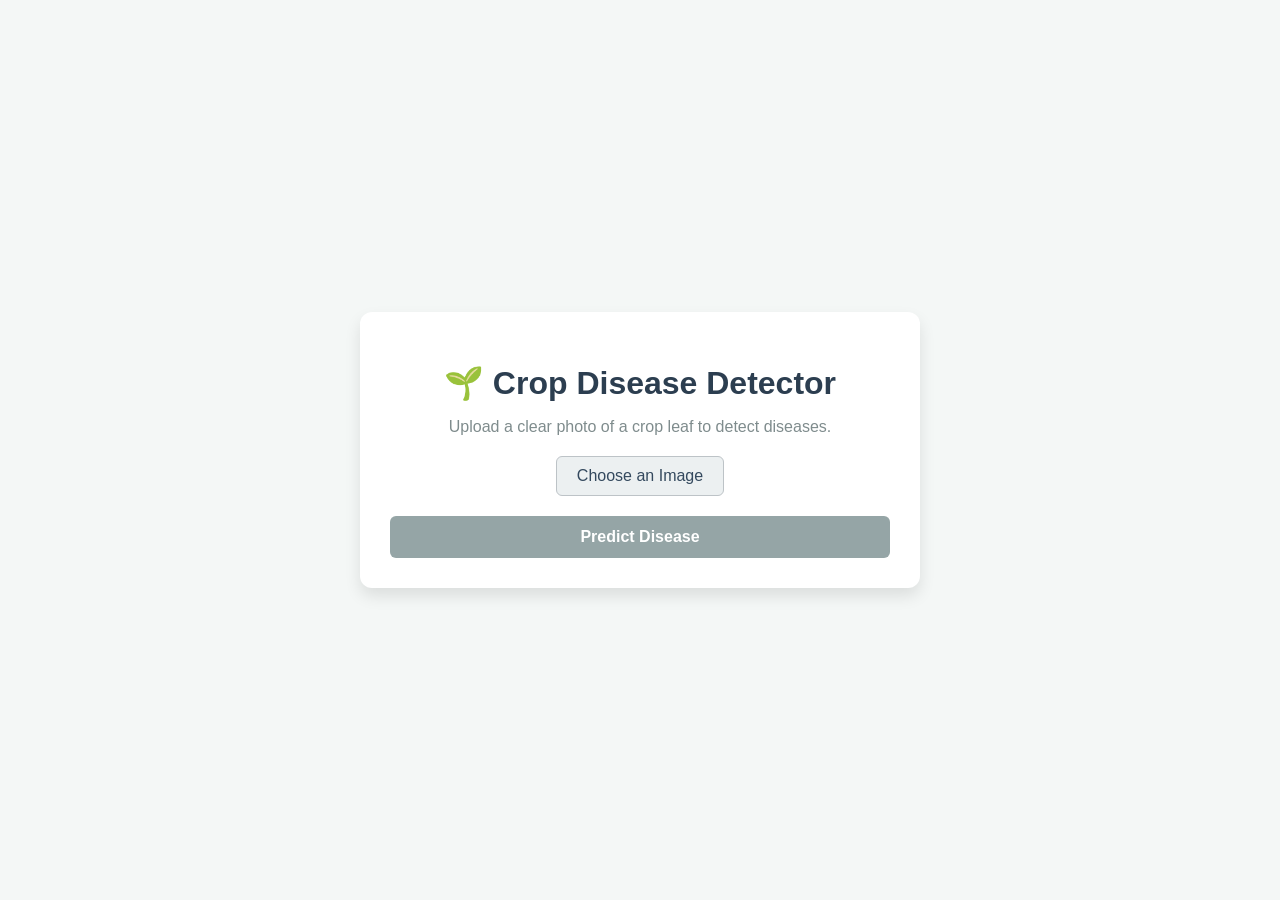
==== frontend/index.html @ 3c177489 "project commit" ====
<!DOCTYPE html>
<html lang="en">
<head>
    <meta charset="UTF-8">
    <meta name="viewport" content="width=device-width, initial-scale=1.0">
    <title>Crop Disease Detection</title>
    <!-- Link to the CSS file -->
    <link rel="stylesheet" href="style.css">
</head>
<body>
    <div class="container">
        <h1>🌱 Crop Disease Detector</h1>
        <p>Upload a clear photo of a crop leaf to detect diseases.</p>
        
        <!-- Image upload structure -->
        <div class="upload-section">
            <input type="file" id="imageInput" accept="image/*" />
            <label for="imageInput" class="upload-btn">Choose an Image</label>
        </div>

        <!-- Render preview dynamically here -->
        <div class="preview-section">
            <img id="imagePreview" alt="Image Preview" />
        </div>

        <button id="predictBtn" disabled>Predict Disease</button>

        <!-- Dynamic loader block -->
        <div id="loading" class="hidden">
            <div class="spinner"></div>
            <p>Analyzing image...</p>
        </div>

        <!-- Dynamic results block -->
        <div id="result" class="hidden">
            <h2>Result:</h2>
            <p><strong>Disease:</strong> <span id="diseaseName"></span></p>
            <p><strong>Confidence:</strong> <span id="confidenceLevel"></span></p>
        </div>

        <!-- Used for alerting network failures / logic flaws -->
        <div id="error" class="hidden"></div>
    </div>

    <!-- Link to the core application behavior logic -->
    <script src="script.js"></script>
</body>
</html>
---- frontend/style.css ----
/* Base styles */
body {
    font-family: 'Segoe UI', Tahoma, Geneva, Verdana, sans-serif;
    background-color: #f4f7f6;
    margin: 0;
    padding: 0;
    display: flex;
    justify-content: center;
    align-items: center;
    min-height: 100vh;
}

/* Main container */
.container {
    background-color: white;
    border-radius: 12px;
    box-shadow: 0 8px 16px rgba(0, 0, 0, 0.1);
    padding: 30px;
    width: 90%;
    max-width: 500px;
    text-align: center;
}

h1 {
    color: #2c3e50;
    margin-bottom: 10px;
}

p {
    color: #7f8c8d;
    margin-bottom: 20px;
}

/* Upload section */
.upload-section {
    margin-bottom: 20px;
}

input[type="file"] {
    display: none;
}

.upload-btn {
    display: inline-block;
    background-color: #ecf0f1;
    color: #34495e;
    padding: 10px 20px;
    border-radius: 6px;
    cursor: pointer;
    border: 1px solid #bdc3c7;
    transition: background-color 0.3s;
}

.upload-btn:hover {
    background-color: #bdc3c7;
}

/* Image preview */
.preview-section {
    margin-bottom: 20px;
}

#imagePreview {
    max-width: 100%;
    max-height: 300px;
    border-radius: 8px;
    display: none;
    margin: 0 auto;
    box-shadow: 0 4px 8px rgba(0,0,0,0.1);
}

/* Predict button */
#predictBtn {
    background-color: #2ecc71;
    color: white;
    border: none;
    padding: 12px 25px;
    font-size: 16px;
    border-radius: 6px;
    cursor: pointer;
    transition: background-color 0.3s;
    width: 100%;
    font-weight: bold;
}

#predictBtn:hover:not(:disabled) {
    background-color: #27ae60;
}

#predictBtn:disabled {
    background-color: #95a5a6;
    cursor: not-allowed;
}

/* Loading state */
#loading {
    margin-top: 20px;
    color: #3498db;
}

.spinner {
    border: 4px solid rgba(0, 0, 0, 0.1);
    width: 36px;
    height: 36px;
    border-radius: 50%;
    border-left-color: #3498db;
    animation: spin 1s linear infinite;
    margin: 0 auto 10px auto;
}

@keyframes spin {
    0% { transform: rotate(0deg); }
    100% { transform: rotate(360deg); }
}

/* Results section */
#result {
    margin-top: 25px;
    background-color: #ecfdf5;
    padding: 15px;
    border-radius: 8px;
    border: 1px solid #a7f3d0;
    text-align: left;
}

#result h2 {
    color: #065f46;
    margin-top: 0;
    font-size: 18px;
}

#result p {
    color: #047857;
    margin: 5px 0;
    font-size: 16px;
}

/* Error section */
#error {
    margin-top: 20px;
    color: #e74c3c;
    background-color: #fdedec;
    padding: 10px;
    border-radius: 6px;
    border: 1px solid #fadbd8;
}

.hidden {
    display: none !important;
}
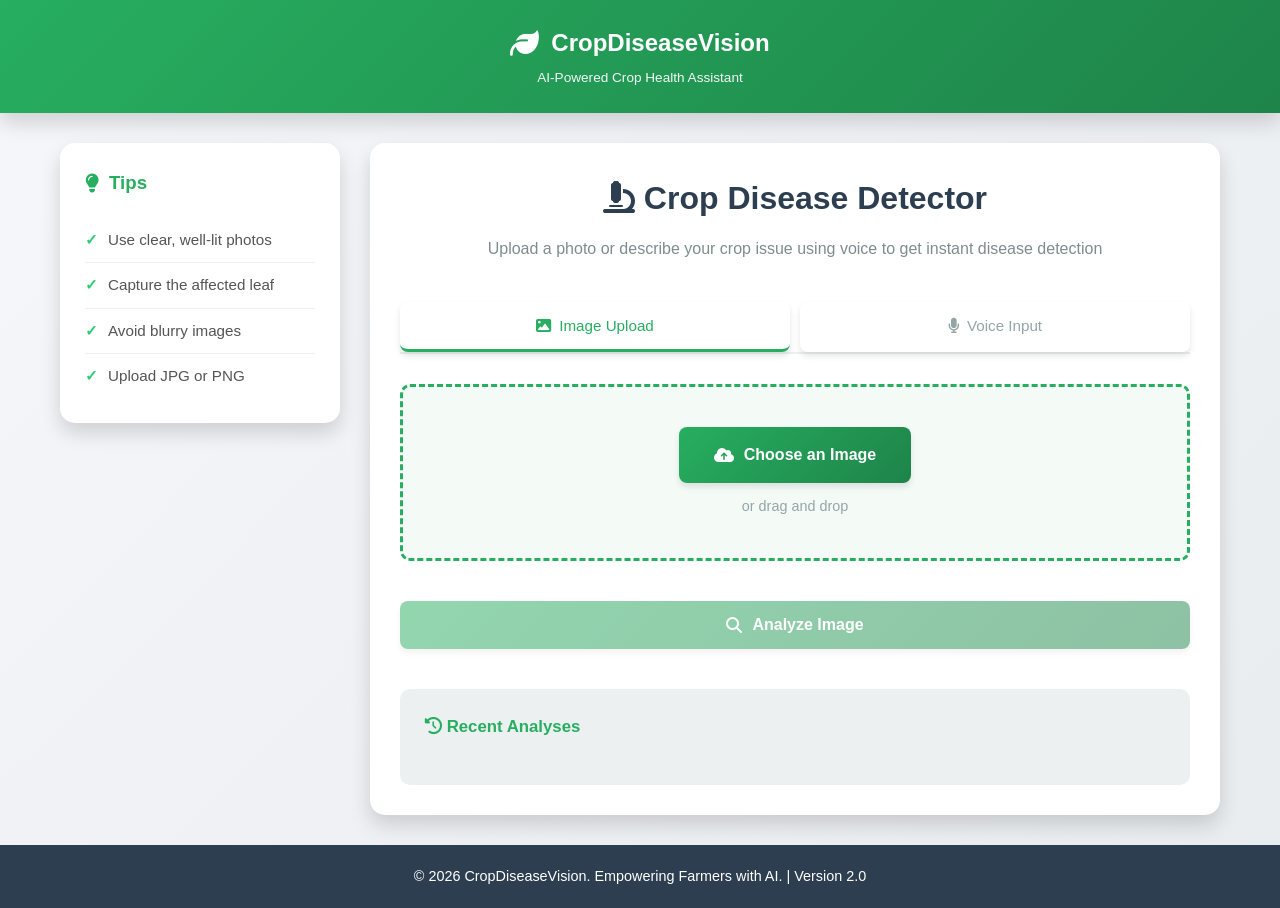
==== commit 1265a3e4: "model trained" ====
--- a/frontend/index.html
+++ b/frontend/index.html
@@ -3,46 +3,140 @@
 <head>
     <meta charset="UTF-8">
     <meta name="viewport" content="width=device-width, initial-scale=1.0">
-    <title>Crop Disease Detection</title>
-    <!-- Link to the CSS file -->
+    <title>CropDiseaseVision - Farmer's AI Assistant</title>
     <link rel="stylesheet" href="style.css">
+    <link rel="stylesheet" href="https://cdnjs.cloudflare.com/ajax/libs/font-awesome/6.4.0/css/all.min.css">
 </head>
 <body>
-    <div class="container">
-        <h1>🌱 Crop Disease Detector</h1>
-        <p>Upload a clear photo of a crop leaf to detect diseases.</p>
-        
-        <!-- Image upload structure -->
-        <div class="upload-section">
-            <input type="file" id="imageInput" accept="image/*" />
-            <label for="imageInput" class="upload-btn">Choose an Image</label>
+    <!-- Navigation Header -->
+    <nav class="navbar">
+        <div class="nav-container">
+            <div class="logo">
+                <i class="fas fa-leaf"></i>
+                <span>CropDiseaseVision</span>
+            </div>
+            <p class="tagline">AI-Powered Crop Health Assistant</p>
         </div>
+    </nav>
 
-        <!-- Render preview dynamically here -->
-        <div class="preview-section">
-            <img id="imagePreview" alt="Image Preview" />
-        </div>
+    <div class="main-container">
+        <!-- Sidebar with Info -->
+        <aside class="sidebar">
+            <div class="info-box">
+                <h3><i class="fas fa-lightbulb"></i> Tips</h3>
+                <ul>
+                    <li>Use clear, well-lit photos</li>
+                    <li>Capture the affected leaf</li>
+                    <li>Avoid blurry images</li>
+                    <li>Upload JPG or PNG</li>
+                </ul>
+            </div>
+        </aside>
 
-        <button id="predictBtn" disabled>Predict Disease</button>
+        <!-- Main Content -->
+        <main class="content">
+            <div class="container">
+                <h1><i class="fas fa-microscope"></i> Crop Disease Detector</h1>
+                <p>Upload a photo or describe your crop issue using voice to get instant disease detection</p>
 
-        <!-- Dynamic loader block -->
-        <div id="loading" class="hidden">
-            <div class="spinner"></div>
-            <p>Analyzing image...</p>
-        </div>
+                <!-- Tab Navigation -->
+                <div class="tabs">
+                    <button class="tab-btn active" data-tab="image">
+                        <i class="fas fa-image"></i> Image Upload
+                    </button>
+                    <button class="tab-btn" data-tab="voice">
+                        <i class="fas fa-microphone"></i> Voice Input
+                    </button>
+                </div>
 
-        <!-- Dynamic results block -->
-        <div id="result" class="hidden">
-            <h2>Result:</h2>
-            <p><strong>Disease:</strong> <span id="diseaseName"></span></p>
-            <p><strong>Confidence:</strong> <span id="confidenceLevel"></span></p>
-        </div>
+                <!-- Image Upload Tab -->
+                <div id="image-tab" class="tab-content active">
+                    <div class="upload-section">
+                        <input type="file" id="imageInput" accept="image/*" />
+                        <label for="imageInput" class="upload-btn">
+                            <i class="fas fa-cloud-upload-alt"></i> Choose an Image
+                        </label>
+                        <p class="upload-hint">or drag and drop</p>
+                    </div>
 
-        <!-- Used for alerting network failures / logic flaws -->
-        <div id="error" class="hidden"></div>
+                    <div class="preview-section">
+                        <img id="imagePreview" alt="Image Preview" />
+                    </div>
+
+                    <button id="predictBtn" class="predict-btn" disabled>
+                        <i class="fas fa-magnifying-glass"></i> Analyze Image
+                    </button>
+                </div>
+
+                <!-- Voice Input Tab -->
+                <div id="voice-tab" class="tab-content">
+                    <div class="voice-section">
+                        <button id="voiceBtn" class="voice-btn">
+                            <i class="fas fa-microphone"></i> Start Recording
+                        </button>
+                        <p id="voiceStatus" class="voice-status"></p>
+                        <p id="voiceTranscript" class="voice-transcript"></p>
+                        <button id="voicePredictBtn" class="predict-btn" disabled style="margin-top: 20px;">
+                            <i class="fas fa-brain"></i> Analyze Description
+                        </button>
+                    </div>
+                </div>
+
+                <!-- Loading State -->
+                <div id="loading" class="hidden">
+                    <div class="spinner"></div>
+                    <p>Analyzing...</p>
+                </div>
+
+                <!-- Results Section -->
+                <div id="result" class="hidden result-card">
+                    <h2><i class="fas fa-check-circle"></i> Analysis Result</h2>
+                    
+                    <div class="result-main">
+                        <div class="disease-box">
+                            <h3><i class="fas fa-exclamation-triangle"></i> Disease Detected</h3>
+                            <p id="diseaseName" class="disease-name"></p>
+                        </div>
+
+                        <div class="confidence-box">
+                            <h3><i class="fas fa-chart-pie"></i> Confidence Level</h3>
+                            <div class="confidence-bar">
+                                <div id="confidenceBar" class="confidence-fill"></div>
+                                <span id="confidenceLevel" class="confidence-text"></span>
+                            </div>
+                        </div>
+                    </div>
+
+                    <div class="recommendations">
+                        <h3><i class="fas fa-prescription-bottle"></i> Recommended Actions</h3>
+                        <ul id="actionsList"></ul>
+                    </div>
+
+                    <button id="resetBtn" class="reset-btn">
+                        <i class="fas fa-redo"></i> Analyze Another
+                    </button>
+                </div>
+
+                <!-- Error Section -->
+                <div id="error" class="hidden error-card">
+                    <i class="fas fa-exclamation-circle"></i>
+                    <p id="errorMessage"></p>
+                </div>
+
+                <!-- History Section -->
+                <div id="history" class="history-section">
+                    <h3><i class="fas fa-history"></i> Recent Analyses</h3>
+                    <div id="historyList" class="history-list"></div>
+                </div>
+            </div>
+        </main>
     </div>
 
-    <!-- Link to the core application behavior logic -->
+    <!-- Footer -->
+    <footer class="footer">
+        <p>&copy; 2026 CropDiseaseVision. Empowering Farmers with AI. | Version 2.0</p>
+    </footer>
+
     <script src="script.js"></script>
 </body>
 </html>
--- a/frontend/style.css
+++ b/frontend/style.css
@@ -1,39 +1,161 @@
-/* Base styles */
+/* CROPDISEASEVISION v2.0 - CLEAN WORKING CSS */
+
+* {
+    margin: 0;
+    padding: 0;
+    box-sizing: border-box;
+}
+
+:root {
+    --primary: #27ae60;
+    --secondary: #f39c12;
+    --danger: #e74c3c;
+    --success: #2ecc71;
+    --info: #3498db;
+    --dark: #2c3e50;
+    --light: #ecf0f1;
+    --white: #ffffff;
+}
+
 body {
     font-family: 'Segoe UI', Tahoma, Geneva, Verdana, sans-serif;
-    background-color: #f4f7f6;
-    margin: 0;
-    padding: 0;
-    display: flex;
+    background: linear-gradient(135deg, #f5f7fa 0%, #e9ecef 100%);
+    color: var(--dark);
+    line-height: 1.6;
+    display: flex;
+    flex-direction: column;
+    min-height: 100vh;
+}
+
+/* NAVBAR */
+.navbar {
+    background: linear-gradient(135deg, var(--primary) 0%, #1e8449 100%);
+    color: var(--white);
+    padding: 1.5rem 0;
+    box-shadow: 0 10px 20px rgba(0, 0, 0, 0.15);
+    position: sticky;
+    top: 0;
+    z-index: 1000;
+}
+
+.nav-container {
+    max-width: 1200px;
+    margin: 0 auto;
+    padding: 0 20px;
+    text-align: center;
+}
+
+.logo {
+    display: flex;
+    align-items: center;
     justify-content: center;
+    gap: 12px;
+    font-size: 1.5rem;
+    font-weight: bold;
+    margin-bottom: 5px;
+}
+
+.logo i {
+    font-size: 1.8rem;
+}
+
+.tagline {
+    font-size: 0.85rem;
+    opacity: 0.95;
+}
+
+/* MAIN LAYOUT */
+.main-container {
+    flex: 1;
+    max-width: 1200px;
+    width: 100%;
+    margin: 30px auto;
+    padding: 0 20px;
+    display: flex;
+    gap: 30px;
+}
+
+.content {
+    width: 100%;
+}
+
+/* CONTAINER */
+.container {
+    background: var(--white);
+    border-radius: 15px;
+    box-shadow: 0 10px 20px rgba(0, 0, 0, 0.15);
+    padding: 30px;
+    width: 100%;
+}
+
+.container h1 {
+    color: var(--dark);
+    margin-bottom: 12px;
+    font-size: 2rem;
+    text-align: center;
+}
+
+.container > p {
+    color: #7f8c8d;
+    margin-bottom: 25px;
+    text-align: center;
+}
+
+/* TABS */
+.tabs {
+    display: flex;
+    gap: 10px;
+    margin-bottom: 30px;
+    border-bottom: 2px solid var(--light);
+    justify-content: center;
+}
+
+.tab-btn {
+    background: none;
+    border: none;
+    padding: 15px 25px;
+    cursor: pointer;
+    font-size: 0.95rem;
+    color: #95a5a6;
+    border-bottom: 3px solid transparent;
+    transition: all 0.3s ease;
+    display: flex;
     align-items: center;
-    min-height: 100vh;
-}
-
-/* Main container */
-.container {
-    background-color: white;
-    border-radius: 12px;
-    box-shadow: 0 8px 16px rgba(0, 0, 0, 0.1);
-    padding: 30px;
-    width: 90%;
-    max-width: 500px;
-    text-align: center;
-}
-
-h1 {
-    color: #2c3e50;
-    margin-bottom: 10px;
-}
-
-p {
-    color: #7f8c8d;
-    margin-bottom: 20px;
-}
-
-/* Upload section */
+    gap: 8px;
+    font-weight: 500;
+}
+
+.tab-btn:hover {
+    color: var(--primary);
+}
+
+.tab-btn.active {
+    color: var(--primary);
+    border-bottom-color: var(--primary);
+}
+
+.tab-content {
+    display: none;
+}
+
+.tab-content.active {
+    display: block;
+}
+
+/* UPLOAD */
 .upload-section {
-    margin-bottom: 20px;
+    border: 3px dashed var(--primary);
+    border-radius: 10px;
+    padding: 40px 20px;
+    text-align: center;
+    background: rgba(39, 174, 96, 0.05);
+    margin-bottom: 25px;
+    transition: all 0.3s ease;
+}
+
+.upload-section:hover {
+    border-color: var(--secondary);
+    background: rgba(243, 156, 18, 0.08);
 }
 
 input[type="file"] {
@@ -41,71 +163,143 @@
 }
 
 .upload-btn {
-    display: inline-block;
-    background-color: #ecf0f1;
-    color: #34495e;
-    padding: 10px 20px;
-    border-radius: 6px;
+    display: inline-flex;
+    align-items: center;
+    gap: 10px;
+    background: linear-gradient(135deg, var(--primary) 0%, #1e8449 100%);
+    color: var(--white);
+    padding: 15px 35px;
+    border: none;
+    border-radius: 8px;
     cursor: pointer;
-    border: 1px solid #bdc3c7;
-    transition: background-color 0.3s;
+    font-size: 1rem;
+    font-weight: 600;
+    transition: all 0.3s ease;
+    box-shadow: 0 4px 6px rgba(0, 0, 0, 0.1);
 }
 
 .upload-btn:hover {
-    background-color: #bdc3c7;
-}
-
-/* Image preview */
+    transform: translateY(-2px);
+    box-shadow: 0 10px 20px rgba(0, 0, 0, 0.15);
+}
+
+.upload-hint {
+    color: #95a5a6;
+    margin-top: 12px;
+    font-size: 0.9rem;
+}
+
+/* PREVIEW */
 .preview-section {
-    margin-bottom: 20px;
+    margin: 25px 0;
+    text-align: center;
 }
 
 #imagePreview {
     max-width: 100%;
-    max-height: 300px;
+    max-height: 350px;
+    border-radius: 10px;
+    box-shadow: 0 10px 20px rgba(0, 0, 0, 0.15);
+    display: none;
+}
+
+/* BUTTONS */
+button,
+.predict-btn,
+.reset-btn,
+.voice-btn {
+    background: linear-gradient(135deg, var(--primary) 0%, #1e8449 100%);
+    color: var(--white);
+    border: none;
+    padding: 15px 35px;
+    font-size: 1rem;
+    font-weight: 600;
     border-radius: 8px;
+    cursor: pointer;
+    transition: all 0.3s ease;
+    box-shadow: 0 4px 6px rgba(0, 0, 0, 0.1);
+    display: inline-flex;
+    align-items: center;
+    gap: 10px;
+    width: 100%;
+    justify-content: center;
+    margin-top: 15px;
+}
+
+.predict-btn:hover:not(:disabled),
+.reset-btn:hover,
+.voice-btn:hover {
+    transform: translateY(-2px);
+    box-shadow: 0 10px 20px rgba(0, 0, 0, 0.15);
+}
+
+.predict-btn:disabled {
+    opacity: 0.5;
+    cursor: not-allowed;
+}
+
+.reset-btn {
+    background: linear-gradient(135deg, var(--info) 0%, #2980b9 100%);
+}
+
+.voice-btn {
+    background: linear-gradient(135deg, var(--secondary) 0%, #d68910 100%);
+    font-size: 1.1rem;
+    padding: 20px;
+}
+
+.voice-btn.recording {
+    background: var(--danger);
+    animation: pulse 1s infinite;
+}
+
+@keyframes pulse {
+    0%, 100% { box-shadow: 0 0 0 0 rgba(231, 76, 60, 0.7); }
+    50% { box-shadow: 0 0 0 10px rgba(231, 76, 60, 0); }
+}
+
+/* VOICE SECTION */
+.voice-section {
+    padding: 20px 0;
+    text-align: center;
+}
+
+.voice-status {
+    margin-top: 15px;
+    color: var(--info);
+    font-weight: 600;
+    font-size: 0.95rem;
+}
+
+.voice-transcript {
     display: none;
-    margin: 0 auto;
-    box-shadow: 0 4px 8px rgba(0,0,0,0.1);
-}
-
-/* Predict button */
-#predictBtn {
-    background-color: #2ecc71;
-    color: white;
-    border: none;
-    padding: 12px 25px;
-    font-size: 16px;
-    border-radius: 6px;
-    cursor: pointer;
-    transition: background-color 0.3s;
-    width: 100%;
-    font-weight: bold;
-}
-
-#predictBtn:hover:not(:disabled) {
-    background-color: #27ae60;
-}
-
-#predictBtn:disabled {
-    background-color: #95a5a6;
-    cursor: not-allowed;
-}
-
-/* Loading state */
+    margin-top: 20px;
+    padding: 15px;
+    background: var(--light);
+    border-radius: 8px;
+    color: var(--dark);
+    font-style: italic;
+    min-height: 50px;
+}
+
+/* LOADING */
+.hidden {
+    display: none !important;
+}
+
 #loading {
-    margin-top: 20px;
-    color: #3498db;
+    text-align: center;
+    padding: 40px 20px;
 }
 
 .spinner {
-    border: 4px solid rgba(0, 0, 0, 0.1);
-    width: 36px;
-    height: 36px;
+    border: 5px solid var(--light);
+    border-top: 5px solid var(--primary);
     border-radius: 50%;
-    border-left-color: #3498db;
+    width: 50px;
+    height: 50px;
     animation: spin 1s linear infinite;
-    margin: 0 auto 10px auto;
+    margin: 0 auto 20px;
 }
 
 @keyframes spin {
@@ -113,38 +307,309 @@
     100% { transform: rotate(360deg); }
 }
 
-/* Results section */
-#result {
-    margin-top: 25px;
-    background-color: #ecfdf5;
+/* RESULT CARD */
+.result-card {
+    background: linear-gradient(135deg, #f8f9fa 0%, #e9ecef 100%);
+    border-left: 5px solid var(--success);
+    border-radius: 10px;
+    padding: 30px;
+    margin-top: 30px;
+}
+
+.result-card h2 {
+    color: var(--success);
+    margin-bottom: 25px;
+    text-align: center;
+    font-size: 1.5rem;
+}
+
+.result-main {
+    display: grid;
+    grid-template-columns: 1fr 1fr;
+    gap: 20px;
+    margin-bottom: 30px;
+}
+
+.disease-box,
+.confidence-box {
+    background: var(--white);
+    padding: 20px;
+    border-radius: 10px;
+    box-shadow: 0 4px 6px rgba(0, 0, 0, 0.1);
+}
+
+.disease-box h3,
+.confidence-box h3 {
+    color: var(--primary);
+    margin-bottom: 15px;
+    font-size: 1.05rem;
+}
+
+.disease-name {
+    font-size: 1.6rem;
+    font-weight: bold;
+    color: var(--danger);
+    padding: 15px;
+    background: rgba(231, 76, 60, 0.08);
+    border-radius: 8px;
+}
+
+/* CONFIDENCE BAR */
+.confidence-bar {
+    background: var(--light);
+    border-radius: 10px;
+    height: 40px;
+    overflow: hidden;
+    position: relative;
+    box-shadow: inset 0 4px 6px rgba(0, 0, 0, 0.1);
+}
+
+.confidence-fill {
+    background: linear-gradient(90deg, var(--danger) 0%, var(--secondary) 50%, var(--success) 100%);
+    height: 100%;
+    border-radius: 10px;
+    transition: width 1s ease;
+    display: flex;
+    align-items: center;
+    justify-content: flex-end;
+    padding-right: 10px;
+}
+
+.confidence-text {
+    position: absolute;
+    top: 50%;
+    left: 50%;
+    transform: translate(-50%, -50%);
+    font-weight: bold;
+    color: var(--white);
+    text-shadow: 1px 1px 2px rgba(0, 0, 0, 0.3);
+    font-size: 1.1rem;
+}
+
+/* RECOMMENDATIONS */
+.recommendations {
+    background: var(--white);
+    padding: 20px;
+    border-radius: 10px;
+    box-shadow: 0 4px 6px rgba(0, 0, 0, 0.1);
+    margin-bottom: 20px;
+    text-align: left;
+}
+
+.recommendations h3 {
+    color: var(--primary);
+    margin-bottom: 15px;
+    font-size: 1.05rem;
+}
+
+.recommendations ul {
+    list-style: none;
+}
+
+.recommendations li {
+    padding: 10px 0 10px 25px;
+    position: relative;
+    color: #555;
+}
+
+.recommendations li:before {
+    content: "→";
+    position: absolute;
+    left: 0;
+    color: var(--secondary);
+    font-weight: bold;
+}
+
+/* ERROR CARD */
+.error-card {
+    background: rgba(231, 76, 60, 0.08);
+    border-left: 5px solid var(--danger);
+    border-radius: 10px;
+    padding: 20px;
+    margin-top: 20px;
+    color: var(--danger);
+    font-weight: 600;
+    display: flex;
+    align-items: center;
+    gap: 15px;
+}
+
+.error-card i {
+    font-size: 1.3rem;
+    flex-shrink: 0;
+}
+
+/* HISTORY */
+.history-section {
+    margin-top: 40px;
+    padding: 25px;
+    background: var(--light);
+    border-radius: 10px;
+}
+
+.history-section h3 {
+    color: var(--primary);
+    margin-bottom: 20px;
+    font-size: 1.05rem;
+}
+
+.history-list {
+    display: grid;
+    grid-template-columns: repeat(auto-fill, minmax(180px, 1fr));
+    gap: 15px;
+}
+
+.history-item {
+    background: var(--white);
     padding: 15px;
     border-radius: 8px;
-    border: 1px solid #a7f3d0;
-    text-align: left;
-}
-
-#result h2 {
-    color: #065f46;
-    margin-top: 0;
-    font-size: 18px;
-}
-
-#result p {
-    color: #047857;
-    margin: 5px 0;
-    font-size: 16px;
-}
-
-/* Error section */
-#error {
-    margin-top: 20px;
-    color: #e74c3c;
-    background-color: #fdedec;
-    padding: 10px;
-    border-radius: 6px;
-    border: 1px solid #fadbd8;
-}
-
-.hidden {
-    display: none !important;
-}
+    box-shadow: 0 4px 6px rgba(0, 0, 0, 0.1);
+    cursor: pointer;
+    transition: all 0.3s ease;
+}
+
+.history-item:hover {
+    transform: translateY(-3px);
+    box-shadow: 0 10px 20px rgba(0, 0, 0, 0.15);
+}
+
+.history-item .disease {
+    font-weight: 600;
+    color: var(--primary);
+    margin-bottom: 8px;
+    font-size: 0.9rem;
+}
+
+.history-item .confidence {
+    color: #95a5a6;
+    font-size: 0.85rem;
+}
+
+.history-item .time {
+    font-size: 0.8rem;
+    color: #95a5a6;
+    margin-top: 8px;
+}
+
+/* FOOTER */
+.footer {
+    background: var(--dark);
+    color: var(--white);
+    text-align: center;
+    padding: 20px;
+    margin-top: auto;
+    font-size: 0.9rem;
+}
+
+.sidebar {
+    flex: 0 0 280px;
+    display: block;
+}
+
+/* Sidebar Info Box */
+.info-box {
+    background: var(--white);
+    border-radius: 15px;
+    padding: 25px;
+    box-shadow: 0 10px 20px rgba(0, 0, 0, 0.15);
+    position: sticky;
+    top: 100px;
+}
+
+.info-box h3 {
+    color: var(--primary);
+    margin-bottom: 20px;
+    display: flex;
+    align-items: center;
+    gap: 10px;
+}
+
+.info-box ul {
+    list-style: none;
+}
+
+.info-box li {
+    padding: 10px 0;
+    border-bottom: 1px solid var(--light);
+    color: #555;
+    font-size: 0.95rem;
+    display: flex;
+    align-items: flex-start;
+}
+
+.info-box li:last-child {
+    border-bottom: none;
+}
+
+.info-box li:before {
+    content: "✓";
+    color: var(--success);
+    margin-right: 10px;
+    font-weight: bold;
+}
+
+/* MOBILE */
+@media (max-width: 768px) {
+    .main-container {
+        flex-direction: column;
+    }
+
+    .sidebar {
+        flex: none;
+        width: 100%;
+        margin-bottom: 20px;
+    }
+
+    .info-box {
+        position: static;
+    }
+
+    .container {
+        padding: 20px;
+    }
+
+    .container h1 {
+        font-size: 1.6rem;
+    }
+
+    .result-main {
+        grid-template-columns: 1fr;
+    }
+
+    .predict-btn,
+    .reset-btn,
+    .voice-btn {
+        padding: 12px 20px;
+        font-size: 0.95rem;
+    }
+}
+
+@media (max-width: 480px) {
+    .container {
+        border-radius: 0;
+        padding: 15px;
+    }
+
+    .container h1 {
+        font-size: 1.3rem;
+    }
+
+    .upload-section {
+        padding: 20px 10px;
+    }
+
+    .predict-btn,
+    .reset-btn,
+    .voice-btn {
+        padding: 12px 15px;
+        font-size: 0.9rem;
+    }
+
+    .disease-name {
+        font-size: 1.2rem;
+    }
+
+    .history-list {
+        grid-template-columns: repeat(2, 1fr);
+    }
+}
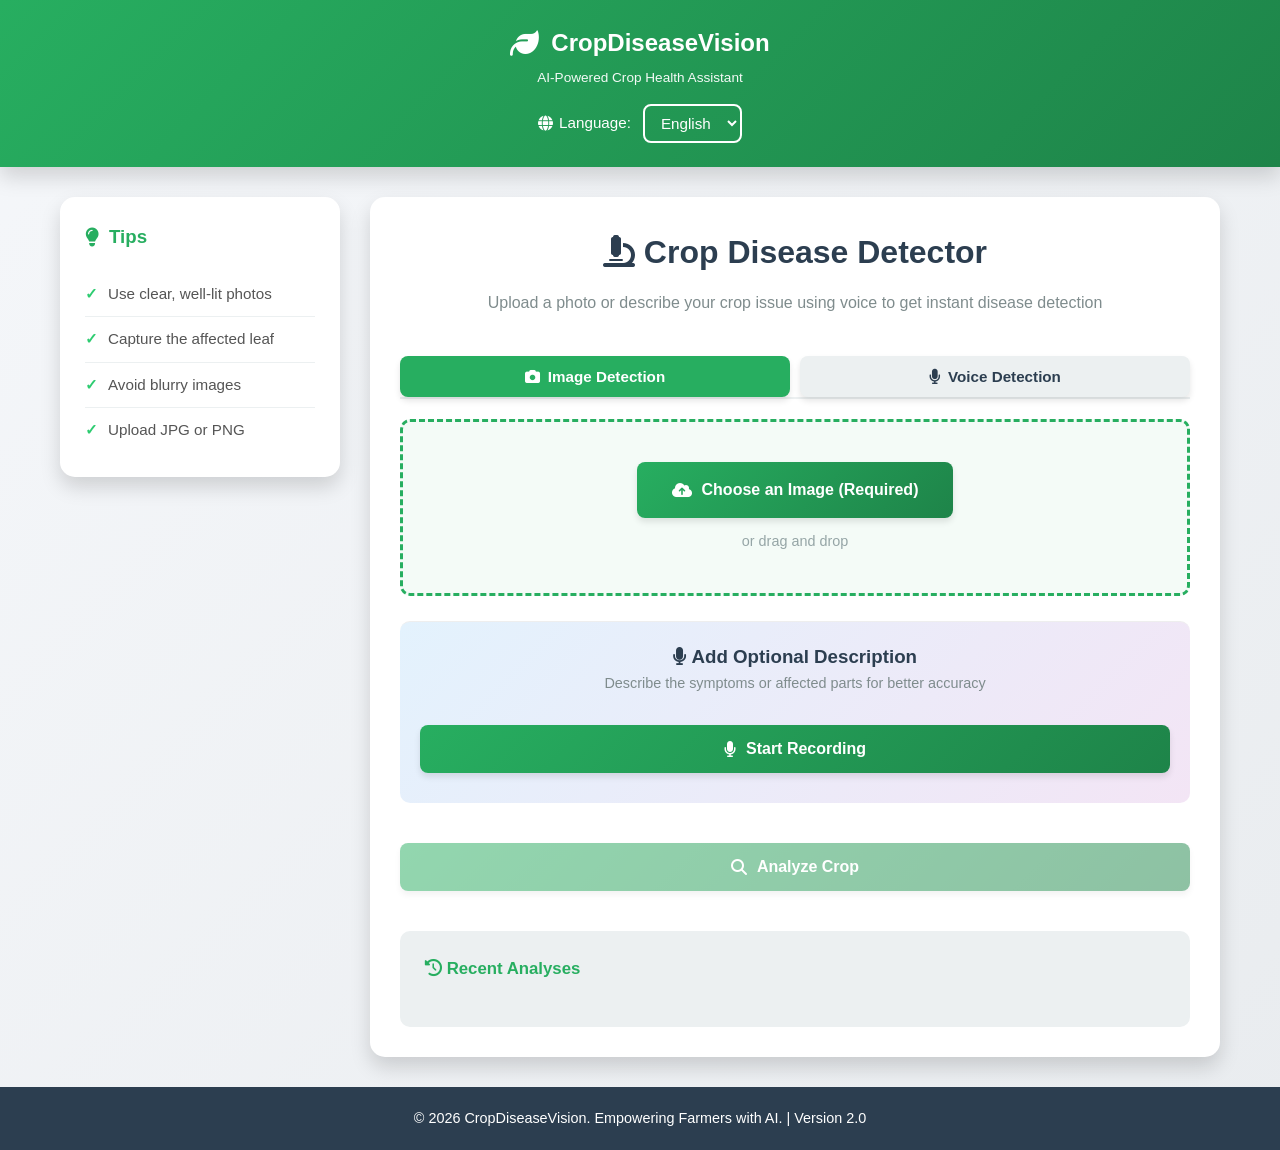
==== commit 863ece11: "multilingual" ====
--- a/frontend/index.html
+++ b/frontend/index.html
@@ -5,6 +5,7 @@
     <meta name="viewport" content="width=device-width, initial-scale=1.0">
     <title>CropDiseaseVision - Farmer's AI Assistant</title>
     <link rel="stylesheet" href="style.css">
+    <link rel="stylesheet" href="multilingual-style.css">
     <link rel="stylesheet" href="https://cdnjs.cloudflare.com/ajax/libs/font-awesome/6.4.0/css/all.min.css">
 </head>
 <body>
@@ -16,6 +17,19 @@
                 <span>CropDiseaseVision</span>
             </div>
             <p class="tagline">AI-Powered Crop Health Assistant</p>
+            
+            <!-- Language Selector in Header -->
+            <div class="language-selector-header">
+                <label for="languageSelector"><i class="fas fa-globe"></i> Language:</label>
+                <select id="languageSelector">
+                    <option value="English">English</option>
+                    <option value="Gujarati">ગુજરાતી</option>
+                    <option value="Hindi">हिन्दी</option>
+                    <option value="Marathi">मराठी</option>
+                    <option value="Tamil">தமிழ்</option>
+                    <option value="Telugu">తెలుగు</option>
+                </select>
+            </div>
         </div>
     </nav>
 
@@ -39,22 +53,18 @@
                 <h1><i class="fas fa-microscope"></i> Crop Disease Detector</h1>
                 <p>Upload a photo or describe your crop issue using voice to get instant disease detection</p>
 
-                <!-- Tab Navigation -->
-                <div class="tabs">
-                    <button class="tab-btn active" data-tab="image">
-                        <i class="fas fa-image"></i> Image Upload
-                    </button>
-                    <button class="tab-btn" data-tab="voice">
-                        <i class="fas fa-microphone"></i> Voice Input
-                    </button>
+                <!-- Tabs -->
+                <div class="tabs" style="display: flex; gap: 10px; margin-bottom: 20px;">
+                    <button class="tab-btn active" id="tabImage" onclick="switchTab('image')" style="flex: 1; padding: 12px; border: none; border-radius: 8px; font-weight: bold; cursor: pointer; background: #27ae60; color: white; display: flex; align-items: center; justify-content: center; gap: 8px;"><i class="fas fa-camera"></i> Image Detection</button>
+                    <button class="tab-btn" id="tabVoice" onclick="switchTab('voice')" style="flex: 1; padding: 12px; border: none; border-radius: 8px; font-weight: bold; cursor: pointer; background: #ecf0f1; color: #2c3e50; display: flex; align-items: center; justify-content: center; gap: 8px;"><i class="fas fa-microphone"></i> Voice Detection</button>
                 </div>
 
-                <!-- Image Upload Tab -->
-                <div id="image-tab" class="tab-content active">
+                <!-- Image Detection Content -->
+                <div class="input-card tab-content active" id="contentImage">
                     <div class="upload-section">
                         <input type="file" id="imageInput" accept="image/*" />
                         <label for="imageInput" class="upload-btn">
-                            <i class="fas fa-cloud-upload-alt"></i> Choose an Image
+                            <i class="fas fa-cloud-upload-alt"></i> Choose an Image (Required)
                         </label>
                         <p class="upload-hint">or drag and drop</p>
                     </div>
@@ -63,24 +73,37 @@
                         <img id="imagePreview" alt="Image Preview" />
                     </div>
 
-                    <button id="predictBtn" class="predict-btn" disabled>
-                        <i class="fas fa-magnifying-glass"></i> Analyze Image
-                    </button>
-                </div>
-
-                <!-- Voice Input Tab -->
-                <div id="voice-tab" class="tab-content">
-                    <div class="voice-section">
+                    <div class="voice-section" style="margin-top: 20px; border-top: 1px solid #eee; padding-top: 20px;">
+                        <h3><i class="fas fa-microphone"></i> Add Optional Description</h3>
+                        <p style="color: #7f8c8d; font-size: 0.9rem; margin-bottom: 15px;">Describe the symptoms or affected parts for better accuracy</p>
                         <button id="voiceBtn" class="voice-btn">
                             <i class="fas fa-microphone"></i> Start Recording
                         </button>
                         <p id="voiceStatus" class="voice-status"></p>
-                        <p id="voiceTranscript" class="voice-transcript"></p>
-                        <button id="voicePredictBtn" class="predict-btn" disabled style="margin-top: 20px;">
-                            <i class="fas fa-brain"></i> Analyze Description
+                        <div id="voiceTranscript" class="voice-transcript"></div>
+                    </div>
+
+                    <button id="predictBtn" class="predict-btn" disabled style="margin-top: 20px;">
+                        <i class="fas fa-magnifying-glass"></i> Analyze Crop
+                    </button>
+                </div>
+
+                <!-- Voice Detection Content -->
+                <div class="input-card tab-content" id="contentVoice" style="display: none;">
+                    <div class="voice-section">
+                        <h3><i class="fas fa-headset"></i> Standalone Voice Detection</h3>
+                        <p style="color: #7f8c8d; font-size: 0.9rem; margin-bottom: 15px;">Speak the symptoms of your crop disease and our AI will analyze it.</p>
+                        <button id="standaloneVoiceBtn" class="voice-btn">
+                            <i class="fas fa-microphone"></i> Start Recording Symptoms
                         </button>
+                        <p id="standaloneVoiceStatus" class="voice-status"></p>
+                        <div id="standaloneVoiceTranscript" class="voice-transcript"></div>
                     </div>
+                    <button id="standalonePredictBtn" class="predict-btn" disabled style="margin-top: 20px;">
+                        <i class="fas fa-magnifying-glass"></i> Analyze Symptoms
+                    </button>
                 </div>
+
 
                 <!-- Loading State -->
                 <div id="loading" class="hidden">
@@ -112,9 +135,14 @@
                         <ul id="actionsList"></ul>
                     </div>
 
-                    <button id="resetBtn" class="reset-btn">
-                        <i class="fas fa-redo"></i> Analyze Another
-                    </button>
+                    <div class="button-group">
+                        <button id="playResultBtn" class="audio-btn">
+                            <i class="fas fa-volume-up"></i> Listen to Result
+                        </button>
+                        <button id="resetBtn" class="reset-btn">
+                            <i class="fas fa-redo"></i> Analyze Another
+                        </button>
+                    </div>
                 </div>
 
                 <!-- Error Section -->
--- a/frontend/style.css
+++ b/frontend/style.css
@@ -64,7 +64,48 @@
     opacity: 0.95;
 }
 
-/* MAIN LAYOUT */
+/* LANGUAGE SELECTOR */
+.language-selector-header {
+    margin-top: 15px;
+    display: flex;
+    align-items: center;
+    justify-content: center;
+    gap: 12px;
+    flex-wrap: wrap;
+}
+
+.language-selector-header label {
+    color: var(--white);
+    font-weight: 500;
+    font-size: 0.95rem;
+    display: flex;
+    align-items: center;
+    gap: 6px;
+}
+
+.language-selector-header select {
+    padding: 8px 12px;
+    border-radius: 8px;
+    border: 2px solid var(--white);
+    background: transparent;
+    color: var(--white);
+    font-weight: 500;
+    cursor: pointer;
+    font-size: 0.95rem;
+    transition: all 0.3s ease;
+}
+
+.language-selector-header select:hover {
+    background: rgba(255, 255, 255, 0.1);
+    box-shadow: 0 4px 8px rgba(0, 0, 0, 0.2);
+}
+
+.language-selector-header select option {
+    background: var(--dark);
+    color: var(--white);
+    padding: 8px;
+}
+
 .main-container {
     flex: 1;
     max-width: 1200px;
--- a/frontend/multilingual-style.css
+++ b/frontend/multilingual-style.css
@@ -0,0 +1,467 @@
+/**
+ * CropDiseaseVision v2.0 - Multilingual Styles
+ * Additional styling for multilingual support features
+ * Includes: audio buttons, translation status, result cards, recommendations
+ */
+
+/* ============ AUDIO/SPEECH BUTTON ============ */
+
+#playResultBtn {
+    background: linear-gradient(135deg, #3498db 0%, #2980b9 100%);
+    color: white;
+    border: none;
+    padding: 12px 20px;
+    border-radius: 8px;
+    font-size: 1rem;
+    font-weight: 600;
+    cursor: pointer;
+    transition: all 0.3s ease;
+    display: inline-flex;
+    align-items: center;
+    gap: 10px;
+    margin: 10px 5px;
+    box-shadow: 0 4px 8px rgba(52, 152, 219, 0.3);
+}
+
+#playResultBtn:hover {
+    transform: translateY(-2px);
+    box-shadow: 0 6px 12px rgba(52, 152, 219, 0.4);
+    background: linear-gradient(135deg, #2980b9 0%, #1f618d 100%);
+}
+
+#playResultBtn:active {
+    transform: translateY(0);
+}
+
+#playResultBtn i {
+    font-size: 1.2rem;
+}
+
+/* ============ TRANSLATION STATUS ============ */
+
+#translationStatus {
+    position: fixed;
+    top: 100px;
+    right: 20px;
+    background: linear-gradient(135deg, #f39c12 0%, #e67e22 100%);
+    color: white;
+    padding: 12px 20px;
+    border-radius: 8px;
+    display: flex;
+    align-items: center;
+    gap: 10px;
+    z-index: 999;
+    box-shadow: 0 4px 12px rgba(243, 156, 18, 0.3);
+    animation: slideIn 0.3s ease;
+}
+
+@keyframes slideIn {
+    from {
+        transform: translateX(400px);
+        opacity: 0;
+    }
+    to {
+        transform: translateX(0);
+        opacity: 1;
+    }
+}
+
+#translationStatus i {
+    animation: spin 1s linear infinite;
+}
+
+@keyframes spin {
+    0% {
+        transform: rotate(0deg);
+    }
+    100% {
+        transform: rotate(360deg);
+    }
+}
+
+/* ============ LANGUAGE DROPDOWN ============ */
+
+.language-selector-btn {
+    position: relative;
+    display: inline-block;
+}
+
+.language-selector-btn select {
+    appearance: none;
+    -webkit-appearance: none;
+    -moz-appearance: none;
+    padding: 10px 30px 10px 12px;
+    background: var(--secondary);
+    color: white;
+    border: none;
+    border-radius: 8px;
+    cursor: pointer;
+    font-weight: 500;
+    font-size: 0.95rem;
+    transition: all 0.3s ease;
+    background-image: url("data:image/svg+xml;charset=UTF-8,%3csvg xmlns='http://www.w3.org/2000/svg' viewBox='0 0 24 24' fill='none' stroke='white' stroke-width='2' stroke-linecap='round' stroke-linejoin='round'%3e%3cpolyline points='6 9 12 15 18 9'%3e%3c/polyline%3e%3c/svg%3e");
+    background-repeat: no-repeat;
+    background-position: right 8px center;
+    background-size: 1.2em;
+    padding-right: 32px;
+}
+
+.language-selector-btn select:hover {
+    background-color: var(--info);
+    box-shadow: 0 4px 12px rgba(52, 152, 219, 0.3);
+    transform: translateY(-2px);
+}
+
+.language-selector-btn select option {
+    background: var(--dark);
+    color: white;
+    padding: 10px;
+}
+
+/* ============ DISEASE BOX ============ */
+
+.disease-box {
+    background: linear-gradient(135deg, #ffe6e6 0%, #fff5f5 100%);
+    border-left: 5px solid var(--danger);
+    padding: 15px;
+    border-radius: 8px;
+    margin: 15px 0;
+}
+
+.disease-box h3 {
+    color: var(--danger);
+    margin-bottom: 10px;
+    display: flex;
+    align-items: center;
+    gap: 10px;
+}
+
+.disease-name {
+    font-size: 1.3rem;
+    font-weight: bold;
+    color: var(--dark);
+    word-wrap: break-word;
+    word-break: break-word;
+}
+
+/* ============ CONFIDENCE BOX ============ */
+
+.confidence-box {
+    background: linear-gradient(135deg, #e8f5e9 0%, #f1f8e9 100%);
+    border-left: 5px solid var(--success);
+    padding: 15px;
+    border-radius: 8px;
+    margin: 15px 0;
+}
+
+.confidence-box h3 {
+    color: var(--success);
+    margin-bottom: 10px;
+}
+
+.confidence-bar {
+    background: #ecf0f1;
+    height: 35px;
+    border-radius: 8px;
+    overflow: hidden;
+    position: relative;
+    box-shadow: inset 0 2px 4px rgba(0, 0, 0, 0.1);
+}
+
+.confidence-fill {
+    background: linear-gradient(90deg, #e74c3c 0%, #f39c12 50%, #27ae60 100%);
+    height: 100%;
+    transition: width 0.5s ease;
+    display: flex;
+    align-items: center;
+    justify-content: center;
+    border-radius: 8px;
+}
+
+.confidence-text {
+    color: white;
+    font-weight: bold;
+    font-size: 0.9rem;
+}
+
+/* ============ RECOMMENDATIONS ============ */
+
+.recommendations {
+    margin: 20px 0;
+}
+
+.recommendations h3 {
+    color: var(--success);
+    margin-bottom: 15px;
+    display: flex;
+    align-items: center;
+    gap: 10px;
+}
+
+.recommendations ul {
+    list-style: none;
+    padding: 0;
+}
+
+.recommendations li {
+    background: linear-gradient(90deg, rgba(46, 204, 113, 0.1) 0%, transparent 100%);
+    padding: 12px 15px;
+    margin: 10px 0;
+    border-left: 4px solid var(--success);
+    border-radius: 4px;
+    transition: all 0.3s ease;
+}
+
+.recommendations li:hover {
+    background: linear-gradient(90deg, rgba(46, 204, 113, 0.2) 0%, transparent 100%);
+    transform: translateX(5px);
+}
+
+.recommendations li::before {
+    content: '✓ ';
+    color: var(--success);
+    font-weight: bold;
+    margin-right: 8px;
+}
+
+/* ============ RESULT CARD ============ */
+
+.result-card {
+    background: linear-gradient(135deg, #f5f7fa 0%, #ffffff 100%);
+    border-left: 5px solid var(--success);
+    border-radius: 10px;
+    padding: 25px;
+    margin: 20px 0;
+    box-shadow: 0 4px 12px rgba(0, 0, 0, 0.1);
+    transition: all 0.3s ease;
+}
+
+.result-card:hover {
+    box-shadow: 0 8px 20px rgba(0, 0, 0, 0.15);
+    transform: translateY(-2px);
+}
+
+.result-card h2 {
+    color: var(--danger);
+    font-size: 1.8rem;
+    margin: 15px 0;
+    word-wrap: break-word;
+    word-break: break-word;
+}
+
+.result-main {
+    display: grid;
+    grid-template-columns: 1fr 1fr;
+    gap: 20px;
+    margin: 20px 0;
+}
+
+/* ============ BUTTON GROUP ============ */
+
+.button-group {
+    display: flex;
+    gap: 10px;
+    flex-wrap: wrap;
+    margin-top: 20px;
+    justify-content: center;
+}
+
+.audio-btn,
+.reset-btn {
+    padding: 12px 20px;
+    border: none;
+    border-radius: 8px;
+    font-weight: 600;
+    cursor: pointer;
+    transition: all 0.3s ease;
+    display: inline-flex;
+    align-items: center;
+    gap: 8px;
+    font-size: 0.95rem;
+}
+
+.audio-btn {
+    background: linear-gradient(135deg, #3498db 0%, #2980b9 100%);
+    color: white;
+}
+
+.audio-btn:hover {
+    transform: translateY(-2px);
+    box-shadow: 0 6px 12px rgba(52, 152, 219, 0.4);
+}
+
+.reset-btn {
+    background: linear-gradient(135deg, #95a5a6 0%, #7f8c8d 100%);
+    color: white;
+}
+
+.reset-btn:hover {
+    transform: translateY(-2px);
+    box-shadow: 0 6px 12px rgba(149, 165, 166, 0.4);
+}
+
+/* ============ VOICE SECTION ============ */
+
+.voice-section {
+    text-align: center;
+    padding: 20px;
+    background: linear-gradient(135deg, #e3f2fd 0%, #f3e5f5 100%);
+    border-radius: 10px;
+    margin: 20px 0;
+}
+
+.voice-btn {
+    padding: 15px 30px;
+    font-size: 1rem;
+    font-weight: 600;
+    border: none;
+    border-radius: 8px;
+    cursor: pointer;
+    transition: all 0.3s ease;
+    background: linear-gradient(135deg, #27ae60 0%, #1e8449 100%);
+    color: white;
+    display: inline-flex;
+    align-items: center;
+    gap: 10px;
+}
+
+.voice-btn:hover {
+    transform: translateY(-2px);
+    box-shadow: 0 6px 12px rgba(39, 174, 96, 0.4);
+}
+
+.voice-btn.recording {
+    background: linear-gradient(135deg, #ff6b6b 0%, #ee5a6f 100%);
+    animation: pulse 1.5s infinite;
+}
+
+@keyframes pulse {
+    0%, 100% {
+        box-shadow: 0 0 0 0 rgba(255, 107, 107, 0.7);
+    }
+    50% {
+        box-shadow: 0 0 0 10px rgba(255, 107, 107, 0);
+    }
+}
+
+.voice-transcript {
+    background: white;
+    padding: 15px;
+    margin: 15px 0;
+    border-radius: 8px;
+    border-left: 4px solid var(--info);
+    color: var(--dark);
+    font-style: italic;
+    box-shadow: 0 2px 8px rgba(0, 0, 0, 0.1);
+}
+
+.voice-status {
+    color: var(--info);
+    font-weight: 500;
+    margin: 10px 0;
+    font-size: 0.9rem;
+}
+
+/* ============ HISTORY ITEM ============ */
+
+.history-item {
+    background: linear-gradient(135deg, #f5f7fa 0%, #ffffff 100%);
+    padding: 12px 15px;
+    margin: 8px 0;
+    border-radius: 8px;
+    border-left: 4px solid var(--info);
+    cursor: pointer;
+    transition: all 0.3s ease;
+    word-wrap: break-word;
+    word-break: break-word;
+}
+
+.history-item:hover {
+    background: linear-gradient(135deg, #ecf0f1 0%, #f5f7fa 100%);
+    transform: translateX(5px);
+    box-shadow: 0 4px 8px rgba(0, 0, 0, 0.1);
+}
+
+.history-item .disease {
+    font-weight: 600;
+    color: var(--dark);
+    margin-bottom: 5px;
+}
+
+.history-item .confidence {
+    color: var(--secondary);
+    font-size: 0.85rem;
+}
+
+/* ============ RESPONSIVE ============ */
+
+@media (max-width: 768px) {
+    .language-selector-header {
+        flex-direction: column;
+        gap: 10px;
+    }
+
+    .language-selector-header select {
+        width: 100%;
+        max-width: 200px;
+    }
+
+    #translationStatus {
+        top: auto;
+        bottom: 20px;
+        right: 10px;
+        left: 10px;
+        width: auto;
+        max-width: calc(100% - 20px);
+    }
+
+    #playResultBtn {
+        width: 100%;
+        justify-content: center;
+    }
+
+    .result-main {
+        grid-template-columns: 1fr;
+    }
+
+    .button-group {
+        flex-direction: column;
+    }
+
+    .button-group button {
+        width: 100%;
+    }
+
+    .result-card {
+        padding: 15px;
+    }
+
+    .result-card h2 {
+        font-size: 1.4rem;
+    }
+
+    .audio-btn,
+    .reset-btn {
+        width: 100%;
+        justify-content: center;
+    }
+}
+
+@media (max-width: 480px) {
+    .disease-name {
+        font-size: 1rem;
+    }
+
+    .recommendations li {
+        padding: 10px 12px;
+        font-size: 0.9rem;
+    }
+
+    .confidence-bar {
+        height: 30px;
+    }
+
+    .confidence-text {
+        font-size: 0.8rem;
+    }
+}
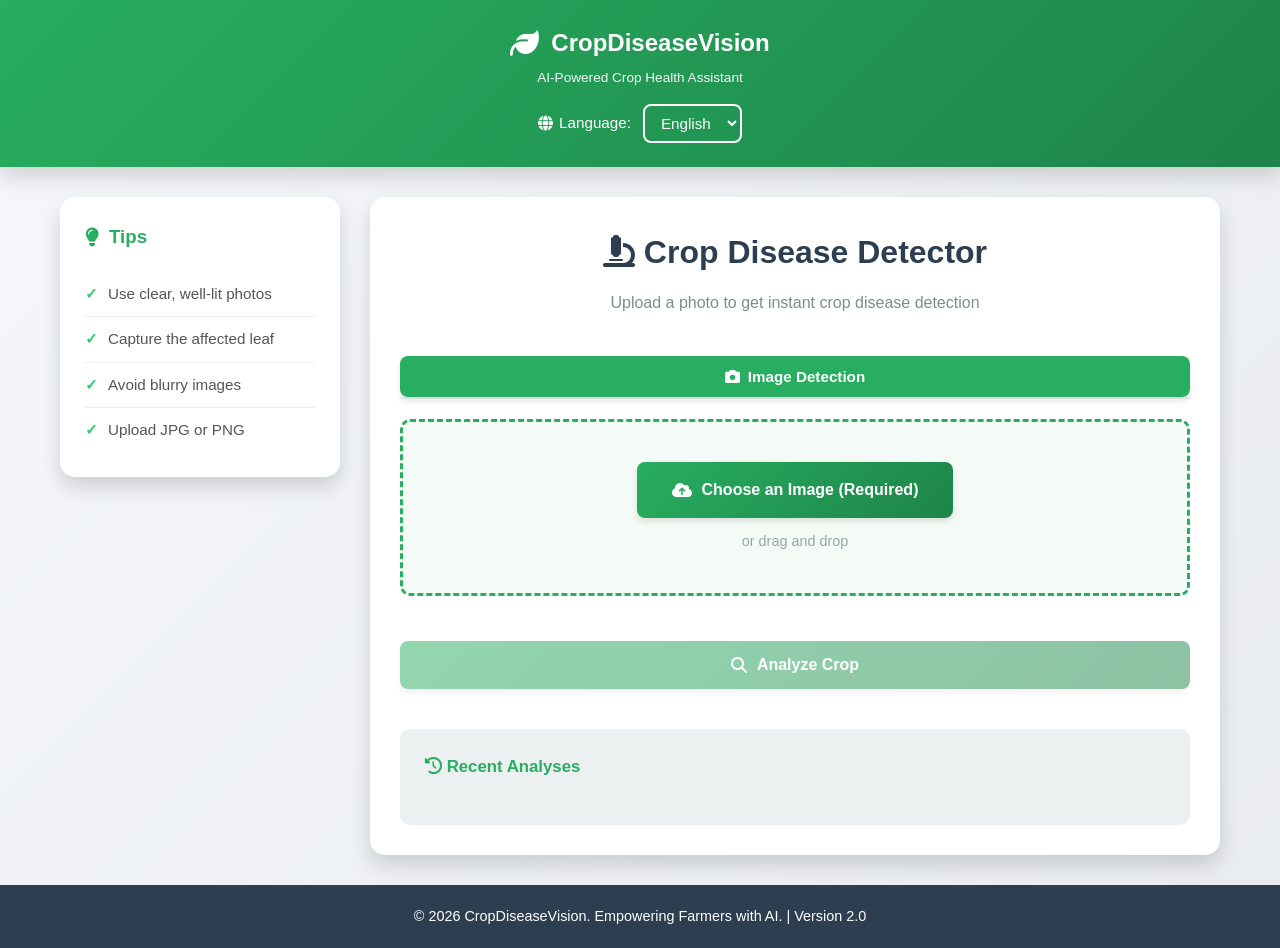
==== commit 213b2c79: "[FIX] training" ====
--- a/frontend/index.html
+++ b/frontend/index.html
@@ -4,6 +4,8 @@
     <meta charset="UTF-8">
     <meta name="viewport" content="width=device-width, initial-scale=1.0">
     <title>CropDiseaseVision - Farmer's AI Assistant</title>
+    <!-- Favicon - Using data URI to avoid 404 errors -->
+    <link rel="icon" type="image/svg+xml" href="data:image/svg+xml,<svg xmlns='http://www.w3.org/2000/svg' viewBox='0 0 100 100'><text y='75' font-size='75'>🌾</text></svg>">
     <link rel="stylesheet" href="style.css">
     <link rel="stylesheet" href="multilingual-style.css">
     <link rel="stylesheet" href="https://cdnjs.cloudflare.com/ajax/libs/font-awesome/6.4.0/css/all.min.css">
@@ -51,12 +53,11 @@
         <main class="content">
             <div class="container">
                 <h1><i class="fas fa-microscope"></i> Crop Disease Detector</h1>
-                <p>Upload a photo or describe your crop issue using voice to get instant disease detection</p>
+                <p>Upload a photo to get instant crop disease detection</p>
 
                 <!-- Tabs -->
                 <div class="tabs" style="display: flex; gap: 10px; margin-bottom: 20px;">
                     <button class="tab-btn active" id="tabImage" onclick="switchTab('image')" style="flex: 1; padding: 12px; border: none; border-radius: 8px; font-weight: bold; cursor: pointer; background: #27ae60; color: white; display: flex; align-items: center; justify-content: center; gap: 8px;"><i class="fas fa-camera"></i> Image Detection</button>
-                    <button class="tab-btn" id="tabVoice" onclick="switchTab('voice')" style="flex: 1; padding: 12px; border: none; border-radius: 8px; font-weight: bold; cursor: pointer; background: #ecf0f1; color: #2c3e50; display: flex; align-items: center; justify-content: center; gap: 8px;"><i class="fas fa-microphone"></i> Voice Detection</button>
                 </div>
 
                 <!-- Image Detection Content -->
@@ -73,34 +74,8 @@
                         <img id="imagePreview" alt="Image Preview" />
                     </div>
 
-                    <div class="voice-section" style="margin-top: 20px; border-top: 1px solid #eee; padding-top: 20px;">
-                        <h3><i class="fas fa-microphone"></i> Add Optional Description</h3>
-                        <p style="color: #7f8c8d; font-size: 0.9rem; margin-bottom: 15px;">Describe the symptoms or affected parts for better accuracy</p>
-                        <button id="voiceBtn" class="voice-btn">
-                            <i class="fas fa-microphone"></i> Start Recording
-                        </button>
-                        <p id="voiceStatus" class="voice-status"></p>
-                        <div id="voiceTranscript" class="voice-transcript"></div>
-                    </div>
-
                     <button id="predictBtn" class="predict-btn" disabled style="margin-top: 20px;">
                         <i class="fas fa-magnifying-glass"></i> Analyze Crop
-                    </button>
-                </div>
-
-                <!-- Voice Detection Content -->
-                <div class="input-card tab-content" id="contentVoice" style="display: none;">
-                    <div class="voice-section">
-                        <h3><i class="fas fa-headset"></i> Standalone Voice Detection</h3>
-                        <p style="color: #7f8c8d; font-size: 0.9rem; margin-bottom: 15px;">Speak the symptoms of your crop disease and our AI will analyze it.</p>
-                        <button id="standaloneVoiceBtn" class="voice-btn">
-                            <i class="fas fa-microphone"></i> Start Recording Symptoms
-                        </button>
-                        <p id="standaloneVoiceStatus" class="voice-status"></p>
-                        <div id="standaloneVoiceTranscript" class="voice-transcript"></div>
-                    </div>
-                    <button id="standalonePredictBtn" class="predict-btn" disabled style="margin-top: 20px;">
-                        <i class="fas fa-magnifying-glass"></i> Analyze Symptoms
                     </button>
                 </div>
 
--- a/frontend/multilingual-style.css
+++ b/frontend/multilingual-style.css
@@ -236,6 +236,10 @@
     transition: all 0.3s ease;
 }
 
+.analysis-workspace > .result-card {
+    margin: 0;
+}
+
 .result-card:hover {
     box-shadow: 0 8px 20px rgba(0, 0, 0, 0.15);
     transform: translateY(-2px);
